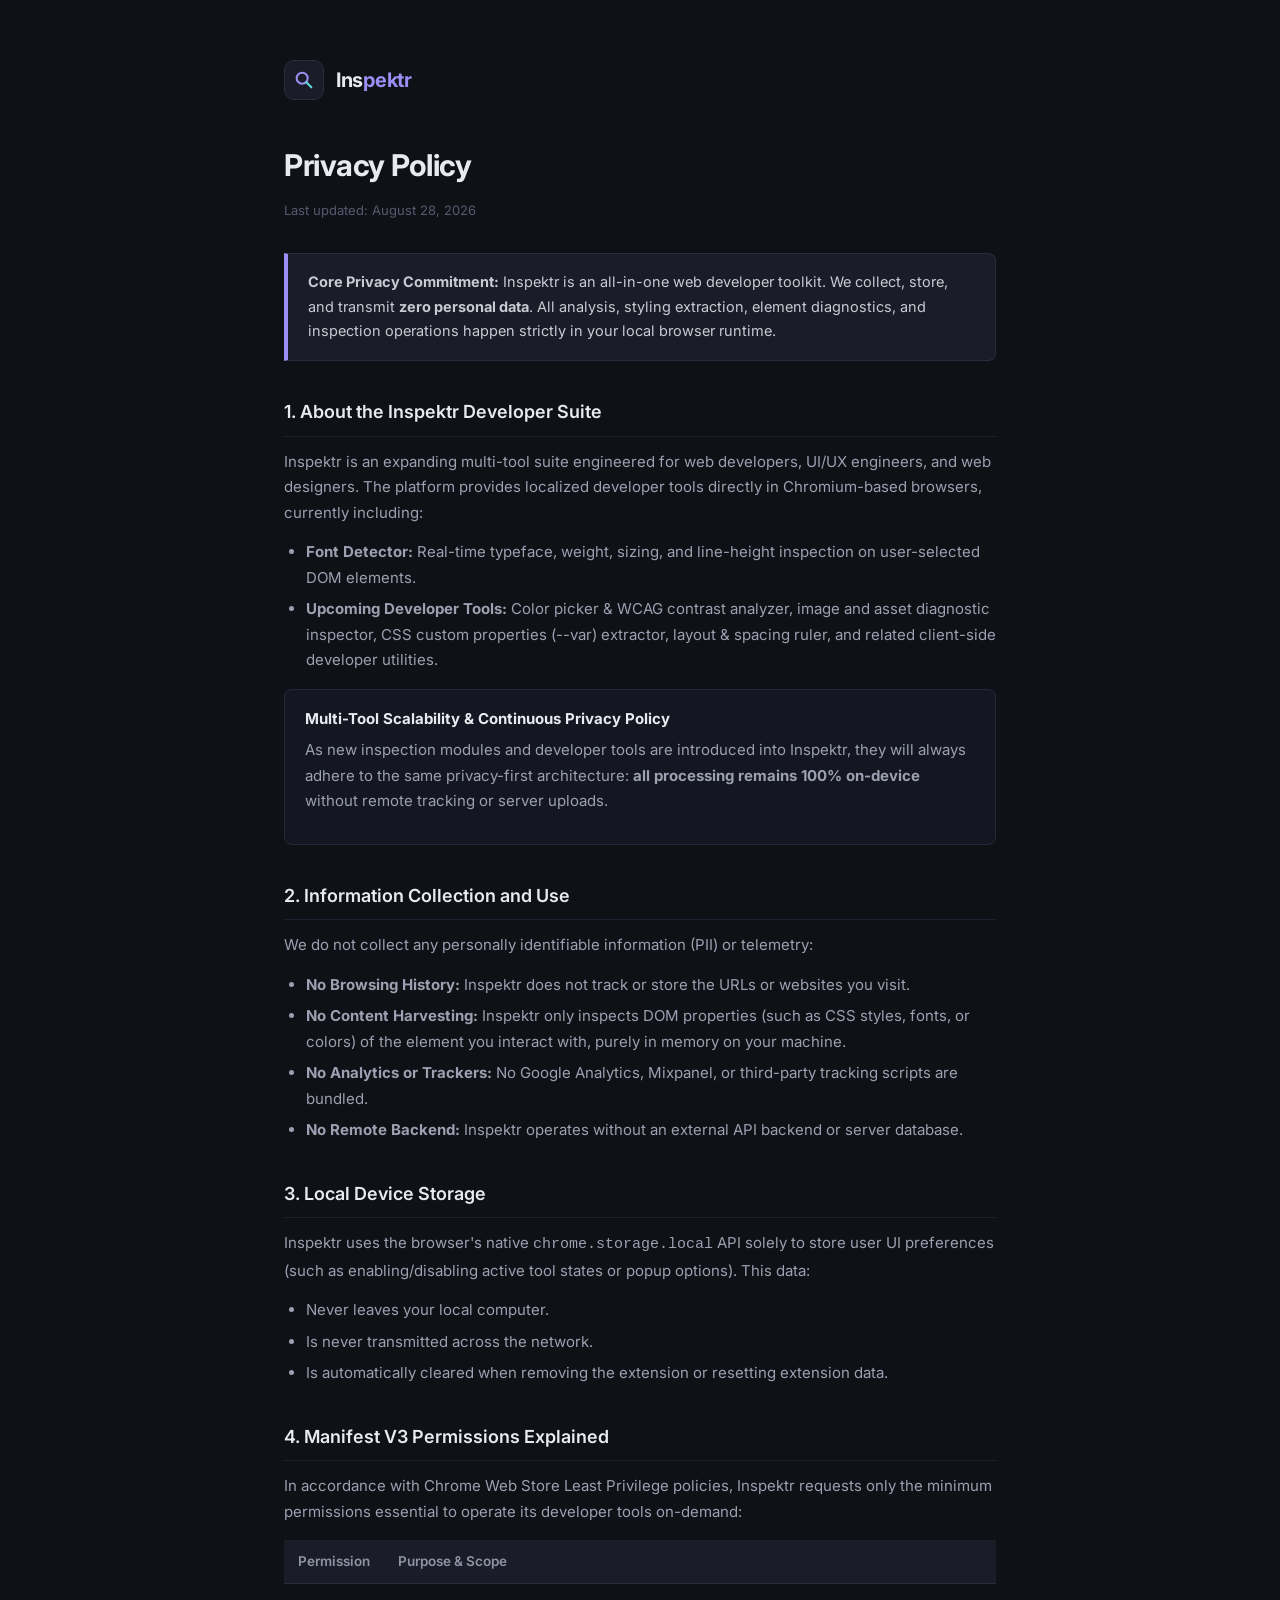
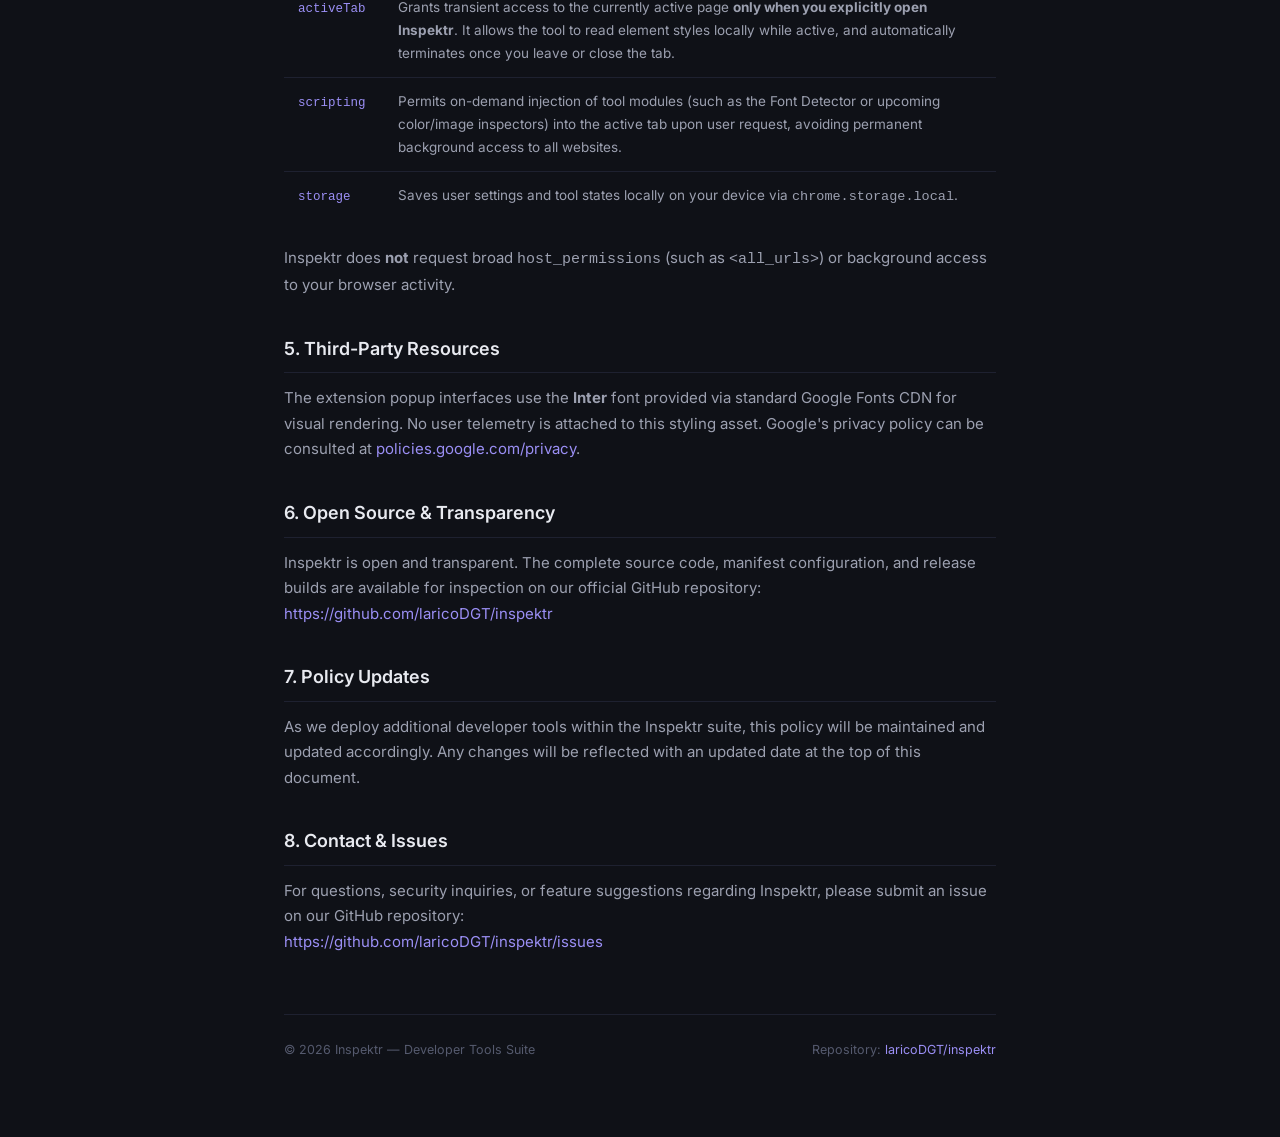
==== privacy/index.html @ 29755d76 "update 🔥" ====
<!DOCTYPE html>
<html lang="en">
<head>
  <meta charset="UTF-8" />
  <meta name="viewport" content="width=device-width, initial-scale=1.0" />
  <title>Inspektr — Privacy Policy</title>
  <link rel="preconnect" href="https://fonts.googleapis.com" />
  <link href="https://fonts.googleapis.com/css2?family=Inter:wght@300;400;500;600;700&display=swap" rel="stylesheet" />
  <style>
    *, *::before, *::after { box-sizing: border-box; margin: 0; padding: 0; }

    body {
      font-family: 'Inter', system-ui, -apple-system, sans-serif;
      background: #0F1117;
      color: #C8CAD4;
      line-height: 1.7;
      font-size: 15px;
      -webkit-font-smoothing: antialiased;
    }

    .container {
      max-width: 760px;
      margin: 0 auto;
      padding: 60px 24px 80px;
    }

    .logo {
      display: flex;
      align-items: center;
      gap: 12px;
      margin-bottom: 40px;
    }

    .logo-icon {
      width: 40px;
      height: 40px;
      background: #1A1D27;
      border: 1px solid #2A2D3E;
      border-radius: 10px;
      display: flex;
      align-items: center;
      justify-content: center;
    }

    .logo-name {
      font-size: 20px;
      font-weight: 700;
      color: #E8EAF0;
      letter-spacing: -0.3px;
    }

    .logo-name span { color: #9B8FF5; }

    h1 {
      font-size: 30px;
      font-weight: 700;
      color: #E8EAF0;
      letter-spacing: -0.5px;
      margin-bottom: 8px;
    }

    .updated {
      font-size: 13px;
      color: #555A6E;
      margin-bottom: 32px;
    }

    h2 {
      font-size: 18px;
      font-weight: 600;
      color: #E8EAF0;
      margin: 36px 0 12px;
      padding-bottom: 8px;
      border-bottom: 1px solid #1E2130;
    }

    p { margin-bottom: 14px; color: #9CA0B0; }

    ul {
      margin: 8px 0 16px 22px;
      color: #9CA0B0;
    }
    ul li { margin-bottom: 6px; }

    .highlight {
      background: #1A1D27;
      border: 1px solid #2A2D3E;
      border-left: 4px solid #9B8FF5;
      border-radius: 0 8px 8px 0;
      padding: 16px 20px;
      margin: 24px 0;
      color: #C8CAD4;
      font-size: 14.5px;
    }

    .suite-card {
      background: #141722;
      border: 1px solid #24283B;
      border-radius: 8px;
      padding: 16px 20px;
      margin: 16px 0 20px;
    }

    .suite-card h3 {
      font-size: 15px;
      color: #E8EAF0;
      margin-bottom: 6px;
    }

    .permission-table {
      width: 100%;
      border-collapse: collapse;
      margin: 16px 0 24px;
      font-size: 13.5px;
    }

    .permission-table th {
      text-align: left;
      padding: 10px 14px;
      background: #1A1D27;
      color: #8E93A6;
      font-weight: 600;
      border-bottom: 1px solid #2A2D3E;
    }

    .permission-table td {
      padding: 12px 14px;
      border-bottom: 1px solid #1E2130;
      color: #9CA0B0;
      vertical-align: top;
    }

    .permission-table tr:last-child td { border-bottom: none; }

    .permission-name {
      font-family: 'JetBrains Mono', 'Fira Code', monospace;
      color: #9B8FF5;
      font-size: 12.5px;
      white-space: nowrap;
    }

    a { color: #9B8FF5; text-decoration: none; }
    a:hover { text-decoration: underline; }

    footer {
      margin-top: 60px;
      padding-top: 24px;
      border-top: 1px solid #1E2130;
      font-size: 12.5px;
      color: #555A6E;
      display: flex;
      justify-content: space-between;
      flex-wrap: wrap;
      gap: 12px;
    }
  </style>
</head>
<body>
  <div class="container">

    <!-- Header Logo -->
    <div class="logo">
      <div class="logo-icon">
        <svg width="22" height="22" viewBox="0 0 24 24" fill="none">
          <circle cx="10" cy="10" r="6" stroke="#9B8FF5" stroke-width="2.2"/>
          <line x1="14.5" y1="14.5" x2="20" y2="20" stroke="#5FDDD8" stroke-width="2.2" stroke-linecap="round"/>
        </svg>
      </div>
      <span class="logo-name">Ins<span>pektr</span></span>
    </div>

    <h1>Privacy Policy</h1>
    <p class="updated">Last updated: August 28, 2026</p>

    <div class="highlight">
      <strong>Core Privacy Commitment:</strong> Inspektr is an all-in-one web developer toolkit. We collect, store, and transmit <strong>zero personal data</strong>. All analysis, styling extraction, element diagnostics, and inspection operations happen strictly in your local browser runtime.
    </div>

    <h2>1. About the Inspektr Developer Suite</h2>
    <p>
      Inspektr is an expanding multi-tool suite engineered for web developers, UI/UX engineers, and web designers. The platform provides localized developer tools directly in Chromium-based browsers, currently including:
    </p>
    <ul>
      <li><strong>Font Detector:</strong> Real-time typeface, weight, sizing, and line-height inspection on user-selected DOM elements.</li>
      <li><strong>Upcoming Developer Tools:</strong> Color picker & WCAG contrast analyzer, image and asset diagnostic inspector, CSS custom properties (--var) extractor, layout & spacing ruler, and related client-side developer utilities.</li>
    </ul>
    <div class="suite-card">
      <h3>Multi-Tool Scalability & Continuous Privacy Policy</h3>
      <p>
        As new inspection modules and developer tools are introduced into Inspektr, they will always adhere to the same privacy-first architecture: <strong>all processing remains 100% on-device</strong> without remote tracking or server uploads.
      </p>
    </div>

    <h2>2. Information Collection and Use</h2>
    <p>We do not collect any personally identifiable information (PII) or telemetry:</p>
    <ul>
      <li><strong>No Browsing History:</strong> Inspektr does not track or store the URLs or websites you visit.</li>
      <li><strong>No Content Harvesting:</strong> Inspektr only inspects DOM properties (such as CSS styles, fonts, or colors) of the element you interact with, purely in memory on your machine.</li>
      <li><strong>No Analytics or Trackers:</strong> No Google Analytics, Mixpanel, or third-party tracking scripts are bundled.</li>
      <li><strong>No Remote Backend:</strong> Inspektr operates without an external API backend or server database.</li>
    </ul>

    <h2>3. Local Device Storage</h2>
    <p>
      Inspektr uses the browser's native <code>chrome.storage.local</code> API solely to store user UI preferences (such as enabling/disabling active tool states or popup options). This data:
    </p>
    <ul>
      <li>Never leaves your local computer.</li>
      <li>Is never transmitted across the network.</li>
      <li>Is automatically cleared when removing the extension or resetting extension data.</li>
    </ul>

    <h2>4. Manifest V3 Permissions Explained</h2>
    <p>
      In accordance with Chrome Web Store Least Privilege policies, Inspektr requests only the minimum permissions essential to operate its developer tools on-demand:
    </p>

    <table class="permission-table">
      <tr>
        <th>Permission</th>
        <th>Purpose & Scope</th>
      </tr>
      <tr>
        <td><span class="permission-name">activeTab</span></td>
        <td>
          Grants transient access to the currently active page <strong>only when you explicitly open Inspektr</strong>. It allows the tool to read element styles locally while active, and automatically terminates once you leave or close the tab.
        </td>
      </tr>
      <tr>
        <td><span class="permission-name">scripting</span></td>
        <td>
          Permits on-demand injection of tool modules (such as the Font Detector or upcoming color/image inspectors) into the active tab upon user request, avoiding permanent background access to all websites.
        </td>
      </tr>
      <tr>
        <td><span class="permission-name">storage</span></td>
        <td>
          Saves user settings and tool states locally on your device via <code>chrome.storage.local</code>.
        </td>
      </tr>
    </table>

    <p>
      Inspektr does <strong>not</strong> request broad <code>host_permissions</code> (such as <code>&lt;all_urls&gt;</code>) or background access to your browser activity.
    </p>

    <h2>5. Third-Party Resources</h2>
    <p>
      The extension popup interfaces use the <strong>Inter</strong> font provided via standard Google Fonts CDN for visual rendering. No user telemetry is attached to this styling asset. Google's privacy policy can be consulted at
      <a href="https://policies.google.com/privacy" target="_blank" rel="noopener">policies.google.com/privacy</a>.
    </p>

    <h2>6. Open Source & Transparency</h2>
    <p>
      Inspektr is open and transparent. The complete source code, manifest configuration, and release builds are available for inspection on our official GitHub repository:
      <br/>
      <a href="https://github.com/laricoDGT/inspektr" target="_blank" rel="noopener">
        https://github.com/laricoDGT/inspektr
      </a>
    </p>

    <h2>7. Policy Updates</h2>
    <p>
      As we deploy additional developer tools within the Inspektr suite, this policy will be maintained and updated accordingly. Any changes will be reflected with an updated date at the top of this document.
    </p>

    <h2>8. Contact & Issues</h2>
    <p>
      For questions, security inquiries, or feature suggestions regarding Inspektr, please submit an issue on our GitHub repository:
      <br/>
      <a href="https://github.com/laricoDGT/inspektr/issues" target="_blank" rel="noopener">
        https://github.com/laricoDGT/inspektr/issues
      </a>
    </p>

    <footer>
      <span>&copy; 2026 Inspektr — Developer Tools Suite</span>
      <span>Repository: <a href="https://github.com/laricoDGT/inspektr" target="_blank" rel="noopener">laricoDGT/inspektr</a></span>
    </footer>

  </div>
</body>
</html>
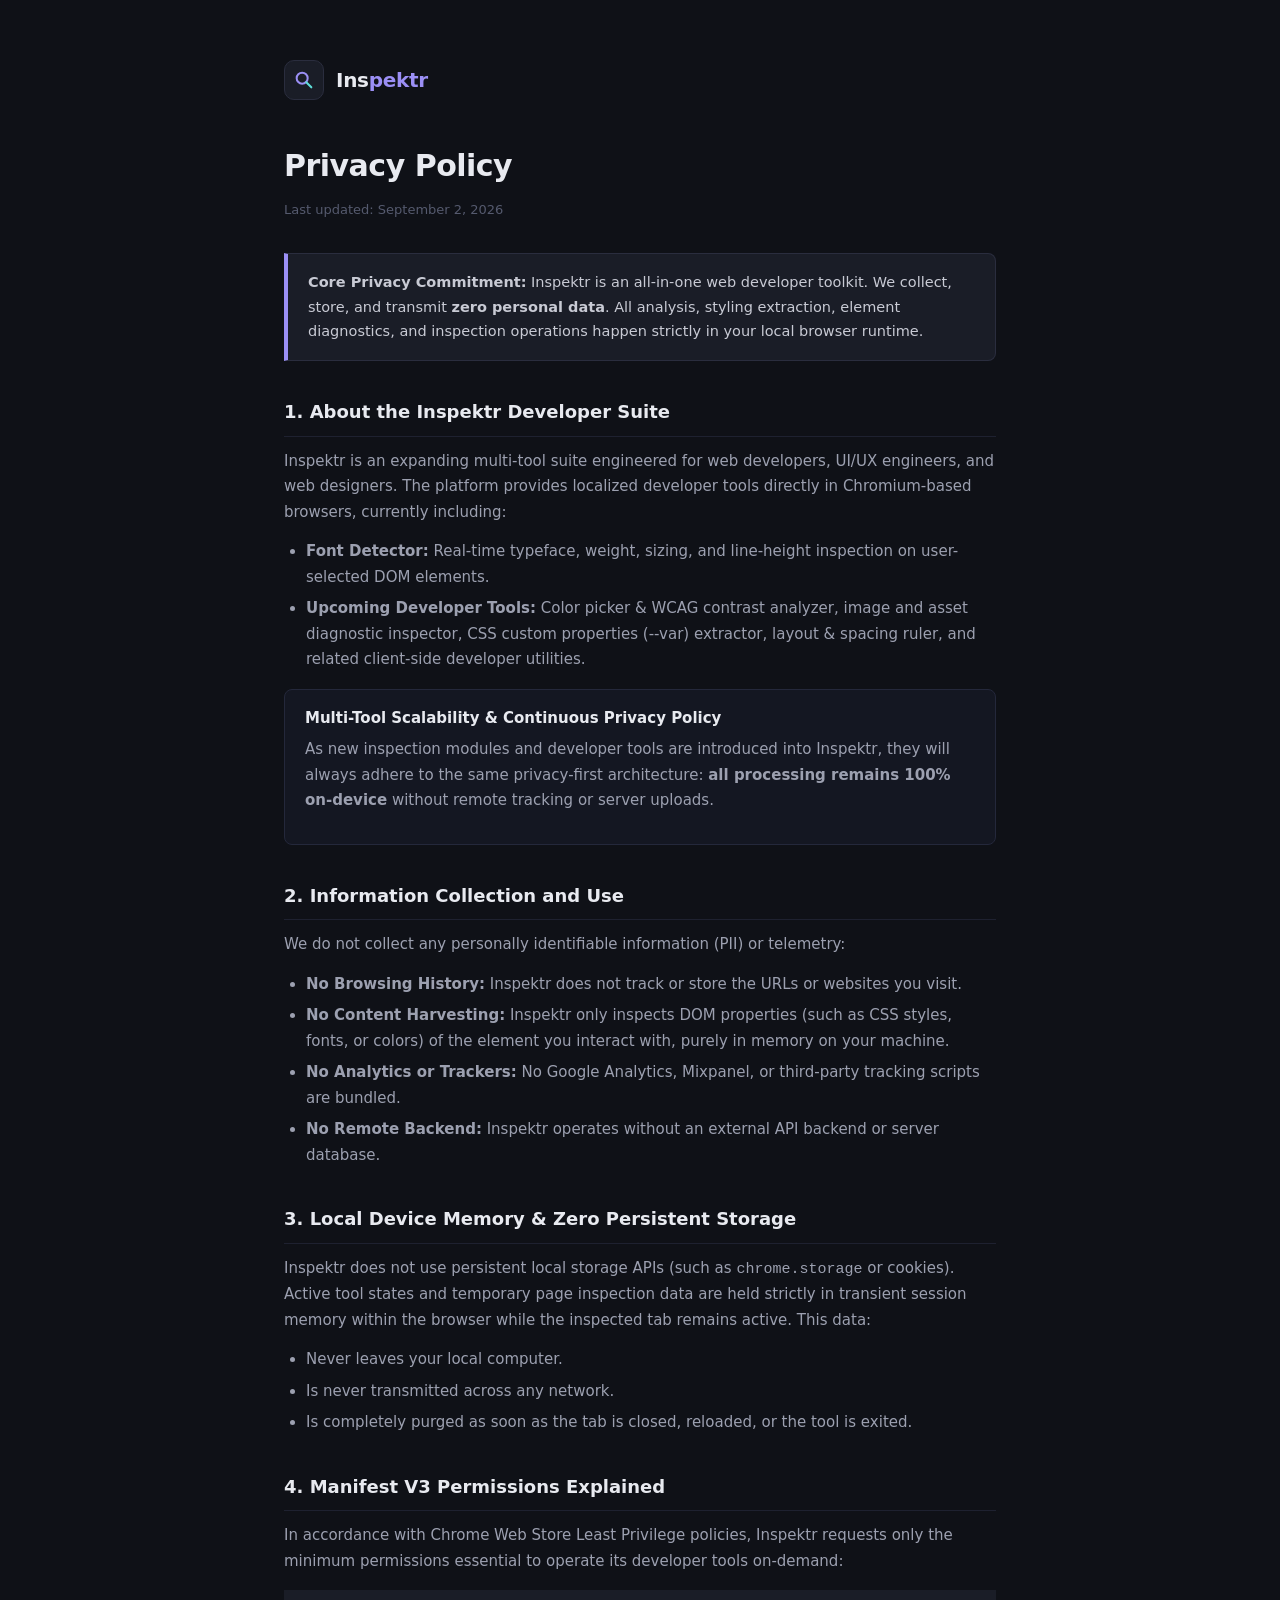
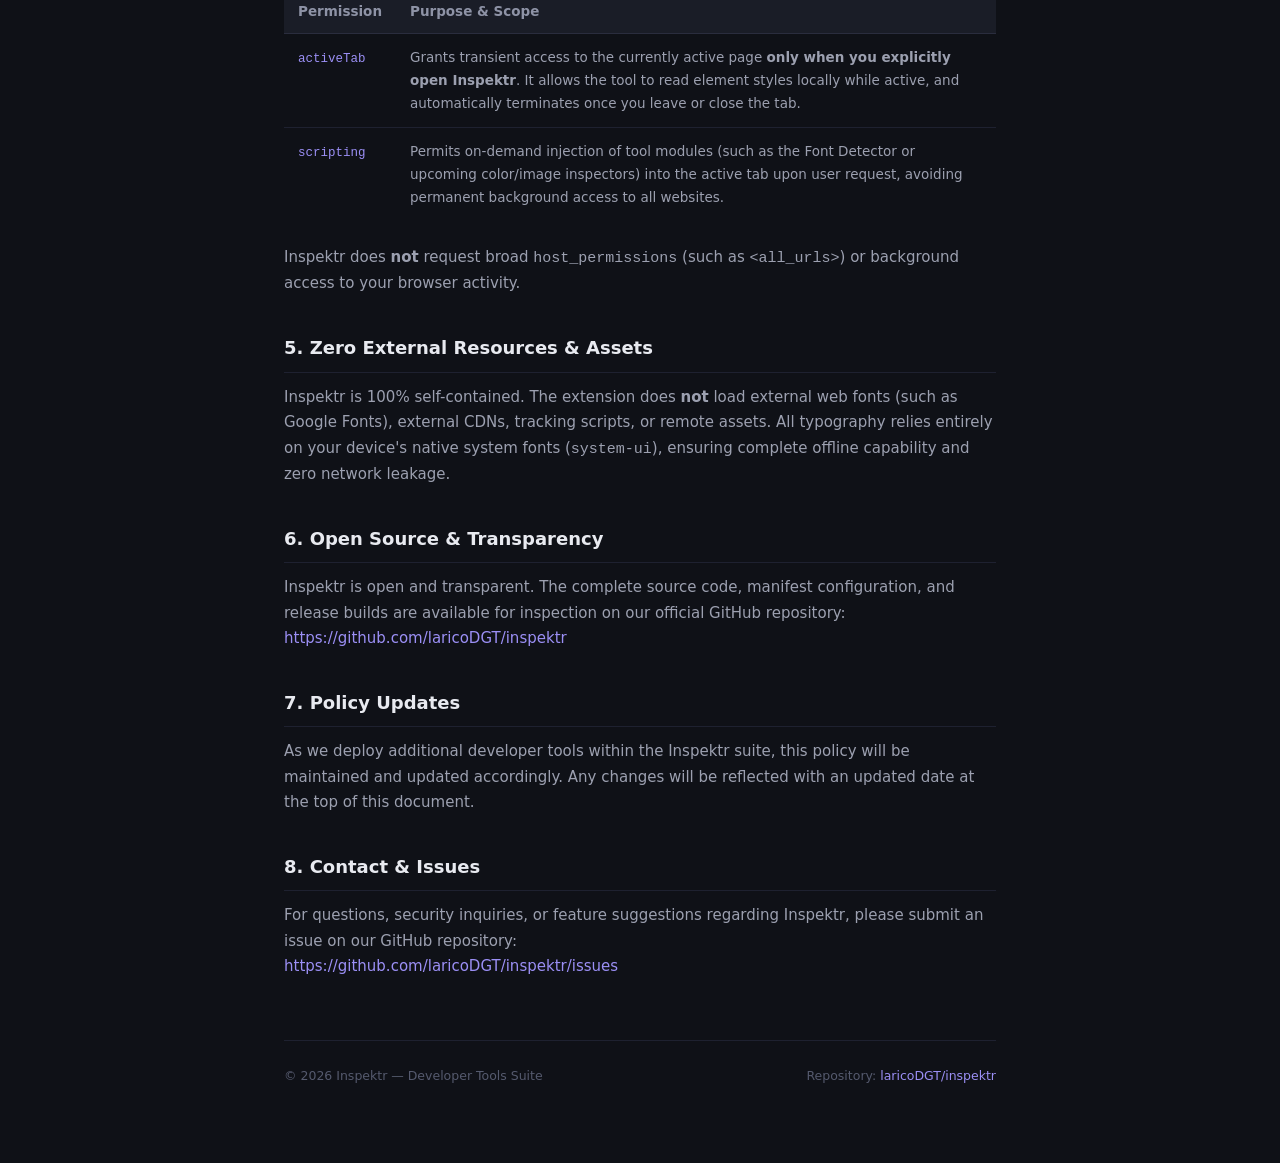
==== commit 8da472d9: "refactor: remove storage permission, update version to 0.1.1, and reflect transient state management" ====
--- a/privacy/index.html
+++ b/privacy/index.html
@@ -4,13 +4,11 @@
   <meta charset="UTF-8" />
   <meta name="viewport" content="width=device-width, initial-scale=1.0" />
   <title>Inspektr — Privacy Policy</title>
-  <link rel="preconnect" href="https://fonts.googleapis.com" />
-  <link href="https://fonts.googleapis.com/css2?family=Inter:wght@300;400;500;600;700&display=swap" rel="stylesheet" />
   <style>
     *, *::before, *::after { box-sizing: border-box; margin: 0; padding: 0; }
 
     body {
-      font-family: 'Inter', system-ui, -apple-system, sans-serif;
+      font-family: system-ui, -apple-system, sans-serif;
       background: #0F1117;
       color: #C8CAD4;
       line-height: 1.7;
@@ -170,7 +168,7 @@
     </div>
 
     <h1>Privacy Policy</h1>
-    <p class="updated">Last updated: August 28, 2026</p>
+    <p class="updated">Last updated: September 2, 2026</p>
 
     <div class="highlight">
       <strong>Core Privacy Commitment:</strong> Inspektr is an all-in-one web developer toolkit. We collect, store, and transmit <strong>zero personal data</strong>. All analysis, styling extraction, element diagnostics, and inspection operations happen strictly in your local browser runtime.
@@ -200,14 +198,14 @@
       <li><strong>No Remote Backend:</strong> Inspektr operates without an external API backend or server database.</li>
     </ul>
 
-    <h2>3. Local Device Storage</h2>
-    <p>
-      Inspektr uses the browser's native <code>chrome.storage.local</code> API solely to store user UI preferences (such as enabling/disabling active tool states or popup options). This data:
+    <h2>3. Local Device Memory & Zero Persistent Storage</h2>
+    <p>
+      Inspektr does not use persistent local storage APIs (such as <code>chrome.storage</code> or cookies). Active tool states and temporary page inspection data are held strictly in transient session memory within the browser while the inspected tab remains active. This data:
     </p>
     <ul>
       <li>Never leaves your local computer.</li>
-      <li>Is never transmitted across the network.</li>
-      <li>Is automatically cleared when removing the extension or resetting extension data.</li>
+      <li>Is never transmitted across any network.</li>
+      <li>Is completely purged as soon as the tab is closed, reloaded, or the tool is exited.</li>
     </ul>
 
     <h2>4. Manifest V3 Permissions Explained</h2>
@@ -232,22 +230,15 @@
           Permits on-demand injection of tool modules (such as the Font Detector or upcoming color/image inspectors) into the active tab upon user request, avoiding permanent background access to all websites.
         </td>
       </tr>
-      <tr>
-        <td><span class="permission-name">storage</span></td>
-        <td>
-          Saves user settings and tool states locally on your device via <code>chrome.storage.local</code>.
-        </td>
-      </tr>
     </table>
 
     <p>
       Inspektr does <strong>not</strong> request broad <code>host_permissions</code> (such as <code>&lt;all_urls&gt;</code>) or background access to your browser activity.
     </p>
 
-    <h2>5. Third-Party Resources</h2>
-    <p>
-      The extension popup interfaces use the <strong>Inter</strong> font provided via standard Google Fonts CDN for visual rendering. No user telemetry is attached to this styling asset. Google's privacy policy can be consulted at
-      <a href="https://policies.google.com/privacy" target="_blank" rel="noopener">policies.google.com/privacy</a>.
+    <h2>5. Zero External Resources & Assets</h2>
+    <p>
+      Inspektr is 100% self-contained. The extension does <strong>not</strong> load external web fonts (such as Google Fonts), external CDNs, tracking scripts, or remote assets. All typography relies entirely on your device's native system fonts (<code>system-ui</code>), ensuring complete offline capability and zero network leakage.
     </p>
 
     <h2>6. Open Source & Transparency</h2>
